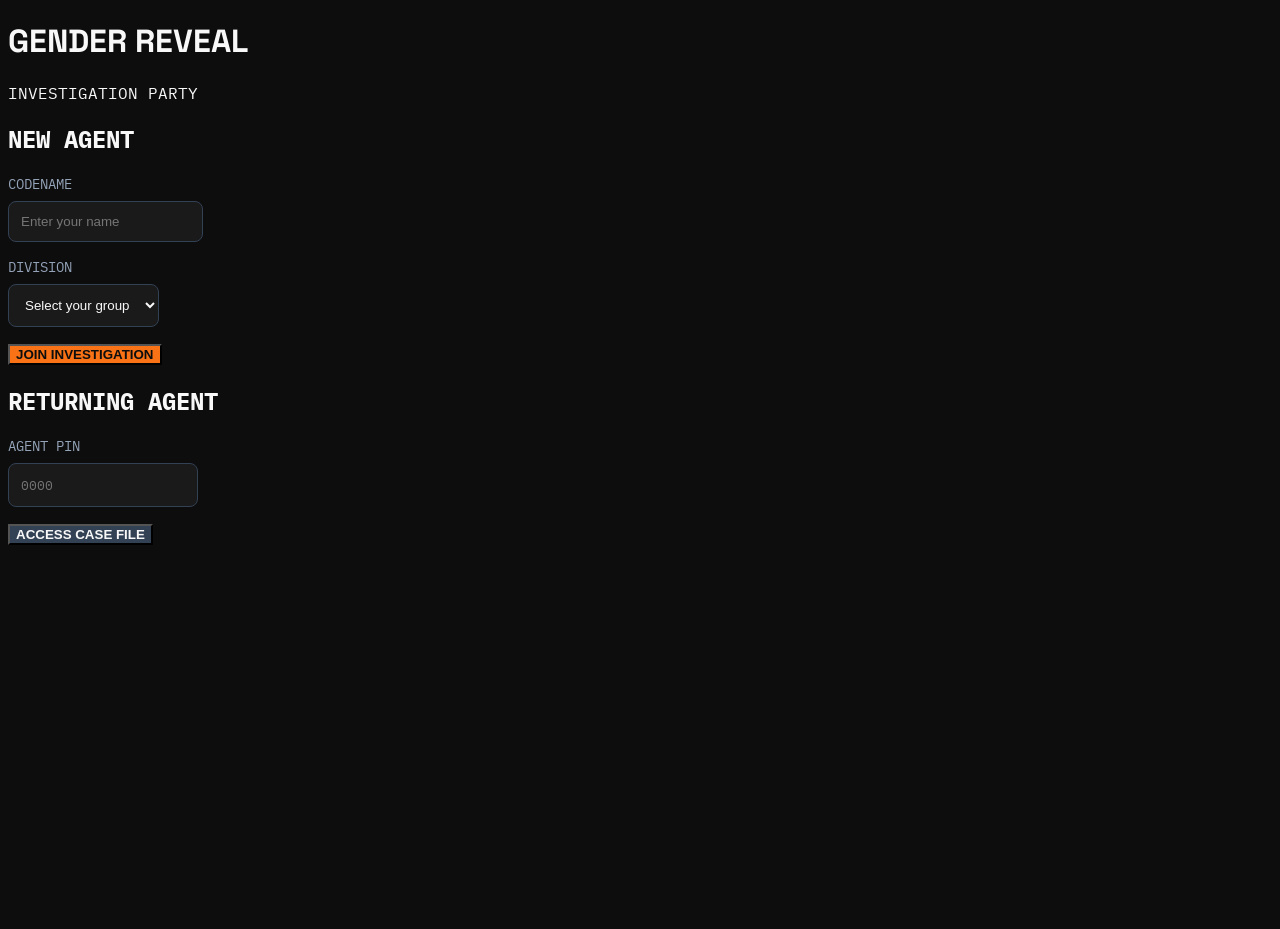
==== index.html @ fd68c381 "timing" ====
<!DOCTYPE html>
<html lang="zh-HK">
<head>
    <meta charset="UTF-8">
    <meta name="viewport" content="width=device-width, initial-scale=1.0">
    <title>Gender Reveal Party - Player</title>
    
    <!-- Fonts -->
    <link rel="preconnect" href="https://fonts.googleapis.com">
    <link rel="preconnect" href="https://fonts.gstatic.com" crossorigin>
    <link href="https://fonts.googleapis.com/css2?family=Space+Grotesk:wght@400;500;600;700&family=IBM+Plex+Mono:wght@400;500;600&display=swap" rel="stylesheet">
    
    <!-- Tailwind CSS -->
    <link rel="stylesheet" href="https://cdn.jsdelivr.net/npm/tailwindcss@2.2.19/dist/tailwind.min.css">
    
    <!-- Firebase -->
    <script src="https://cdn.jsdelivr.net/npm/firebase@10.8.0/firebase-app-compat.js"></script>
    <script src="https://cdn.jsdelivr.net/npm/firebase@10.8.0/firebase-database-compat.js"></script>
    
    <!-- Howler.js -->
    <script src="https://cdn.jsdelivr.net/npm/howler@2.2.4/dist/howler.min.js"></script>
    
    <!-- Canvas Confetti -->
    <script src="https://cdn.jsdelivr.net/npm/canvas-confetti@1.9.3/dist/confetti.browser.min.js"></script>
    
    <!-- QR Code -->
    <script src="https://cdnjs.cloudflare.com/ajax/libs/qrcodejs/1.0.0/qrcode.min.js"></script>
    
    <!-- Config -->
    <script src="config.js"></script>
    
    <style>
        * {
            box-sizing: border-box;
        }
        
        body {
            font-family: 'Space Grotesk', system-ui, sans-serif;
            background-color: #0d0d0d;
            color: #f8f8f8;
            min-height: 100vh;
        }
        
        .font-mono {
            font-family: 'IBM Plex Mono', monospace;
        }
        
        /* Custom scrollbar */
        ::-webkit-scrollbar {
            width: 8px;
        }
        
        ::-webkit-scrollbar-track {
            background: #1a1a1a;
        }
        
        ::-webkit-scrollbar-thumb {
            background: #334155;
            border-radius: 4px;
        }
        
        /* Evidence board styling */
        .evidence-board {
            background: linear-gradient(135deg, #1a1a1a 0%, #0d0d0d 100%);
            border: 1px solid #334155;
            position: relative;
        }
        
        .evidence-board::before {
            content: '';
            position: absolute;
            top: 0;
            left: 0;
            right: 0;
            bottom: 0;
            background-image: 
                linear-gradient(rgba(51, 65, 85, 0.1) 1px, transparent 1px),
                linear-gradient(90deg, rgba(51, 65, 85, 0.1) 1px, transparent 1px);
            background-size: 20px 20px;
            pointer-events: none;
        }
        
        /* Case file styling */
        .case-file {
            background: #fafaf9;
            color: #0d0d0d;
            border: 2px solid #334155;
            position: relative;
        }
        
        .case-file::before {
            content: 'CASE FILE';
            position: absolute;
            top: -10px;
            left: 10px;
            background: #334155;
            color: #f8f8f8;
            padding: 2px 8px;
            font-size: 10px;
            font-family: 'IBM Plex Mono', monospace;
            letter-spacing: 1px;
        }
        
        /* Classified stamp */
        .classified {
            position: relative;
            overflow: hidden;
        }
        
        .classified::after {
            content: 'CLASSIFIED';
            position: absolute;
            top: 50%;
            left: 50%;
            transform: translate(-50%, -50%) rotate(-15deg);
            font-size: 9px;
            font-weight: 700;
            color: rgba(220, 38, 38, 0.6);
            border: 1px solid rgba(220, 38, 38, 0.6);
            padding: 2px 4px;
            pointer-events: none;
            white-space: nowrap;
        }
        
        /* Evidence library clue images: keep them a reasonable, sharp size instead of stretching full-width */
        .clue-image {
            display: block;
            max-width: 100%;
            max-height: 220px;
            width: auto;
            margin: 0 auto;
            object-fit: contain;
            cursor: zoom-in;
            image-rendering: -webkit-optimize-contrast;
        }
        
        /* Square thumbnail used inside the 3x3 evidence grid */
        .clue-thumb {
            width: 100%;
            height: 100%;
            object-fit: cover;
            cursor: zoom-in;
        }
        
        /* Fullscreen lightbox to zoom evidence images in-page instead of opening a new tab */
        #image-lightbox {
            position: fixed;
            inset: 0;
            background: rgba(0, 0, 0, 0.9);
            display: flex;
            align-items: center;
            justify-content: center;
            z-index: 1100;
            cursor: zoom-out;
            padding: 24px;
            overflow-y: auto;
        }
        
        #image-lightbox.hidden {
            display: none;
        }
        
        #image-lightbox img {
            max-width: 100%;
            max-height: 100%;
            object-fit: contain;
            border-radius: 8px;
        }
        
        #image-lightbox-text {
            max-width: 480px;
            max-height: 80vh;
            overflow-y: auto;
            background: #1a1a1a;
            border: 1px solid #334155;
            border-radius: 8px;
            padding: 32px;
            font-size: 20px;
            line-height: 1.6;
            text-align: center;
            color: #f8f8f8;
            white-space: pre-line;
        }
        
        #image-lightbox-close {
            position: absolute;
            top: 16px;
            right: 16px;
            background: #334155;
            color: #f8f8f8;
            border: none;
            border-radius: 4px;
            width: 36px;
            height: 36px;
            font-size: 16px;
            cursor: pointer;
        }
        
        /* Persistent app-style top bar for reaching the Evidence Library from any phase */
        #evidence-nav-bar {
            position: sticky;
            top: 0;
            z-index: 40;
            margin: -1rem -1rem 1rem;
            padding: 0.75rem 1rem;
            background: rgba(13, 13, 13, 0.95);
            backdrop-filter: blur(6px);
            border-bottom: 1px solid #334155;
            display: flex;
            align-items: center;
            justify-content: space-between;
        }
        
        #evidence-nav-bar.hidden {
            display: none;
        }
        
        /* Evidence Library overlay - a true modal, independent of the phase screens underneath */
        #clue-library-screen {
            position: fixed;
            inset: 0;
            z-index: 1050;
        }
        
        #clue-library-screen.hidden {
            display: none;
        }
        
        .evidence-library-backdrop {
            position: absolute;
            inset: 0;
            background: rgba(0, 0, 0, 0.75);
        }
        
        .evidence-library-panel {
            position: relative;
            max-width: 480px;
            margin: 6vh auto 0;
            max-height: 88vh;
            overflow-y: auto;
            background: #0d0d0d;
            border: 1px solid #334155;
            border-radius: 12px;
            padding: 1.25rem;
        }
        
        /* Bingo cell */
        .bingo-cell {
            background: #1a1a1a;
            border: 1px solid #334155;
            transition: all 0.3s ease;
        }
        
        /* Quiz answer buttons: only apply the hover style for real mouse pointers -
           on touch devices, a tapped button's :hover can otherwise get "stuck"
           and reappear on the freshly-created button at the same position/index
           for the next question. */
        .quiz-option-btn {
            background: #1f2937;
        }
        
        @media (hover: hover) and (pointer: fine) {
            .quiz-option-btn:hover:not(:disabled) {
                background: #374151;
            }
        }
        
        /* Clearly mark which option the player actually tapped, distinct from the
           other (dimmed) options once an answer has been locked in */
        .quiz-option-btn.selected {
            background: #f97316;
            border-color: #f97316;
            color: #0d0d0d;
            font-weight: 700;
            opacity: 1;
        }
        
        .quiz-option-btn.selected .text-orange-500 {
            color: #0d0d0d;
        }
        
        /* Options appear one at a time when the host reveals them, instead of all at once */
        @keyframes quizOptionEnter {
            from { opacity: 0; transform: translateY(12px); }
            to { opacity: 1; transform: translateY(0); }
        }
        
        .quiz-option-btn.option-enter {
            opacity: 0;
            animation: quizOptionEnter 0.35s ease forwards;
        }
        
        .bingo-cell.highlight {
            border-color: #f97316;
            box-shadow: 0 0 10px rgba(249, 115, 22, 0.5);
            animation: pulse 1s infinite;
        }
        
        .bingo-cell.marked {
            background: #15803d;
            border-color: #4ade80;
            color: #f0fdf4;
            font-weight: 700;
            box-shadow: 0 0 0 1px rgba(74, 222, 128, 0.6), 0 0 12px rgba(34, 197, 94, 0.45);
            animation: none;
        }
        
        .bingo-cell.marked::after {
            content: '  \2713';
            color: #4ade80;
        }
        
        @keyframes pulse {
            0%, 100% { transform: scale(1); }
            50% { transform: scale(1.05); }
        }
        
        /* Loading state */
        .loading {
            display: flex;
            justify-content: center;
            align-items: center;
            min-height: 100vh;
        }
        
        .spinner {
            width: 40px;
            height: 40px;
            border: 3px solid #334155;
            border-top-color: #f97316;
            border-radius: 50%;
            animation: spin 1s linear infinite;
        }
        
        @keyframes spin {
            to { transform: rotate(360deg); }
        }
        
        /* Hidden class - must override .loading/.modal display:flex (Tailwind's .hidden loses to later-defined rules) */
        .hidden {
            display: none !important;
        }
        /* Case briefing (background story) styling */
        .story-heading {
            color: #fbbf24; /* amber-400 */
            letter-spacing: 0.08em;
            text-shadow: 0 0 24px rgba(251, 191, 36, 0.35);
        }
        
        .story-body {
            color: #e7e5e4; /* warm stone-200 */
            text-shadow: 0 1px 2px rgba(0, 0, 0, 0.5);
        }
        
        .story-card {
            background: linear-gradient(160deg, rgba(41, 37, 36, 0.55) 0%, rgba(28, 25, 23, 0.65) 100%);
            border: 1px solid #57534e;
            box-shadow: 0 10px 40px rgba(0, 0, 0, 0.45), inset 0 1px 0 rgba(255, 255, 255, 0.06);
        }
        
        .story-highlight {
            color: #fb923c; /* orange-400 */
            text-shadow: 0 0 18px rgba(251, 146, 60, 0.35);
        }
        
        
        /* Button styling */
        .btn-primary {
            background: #f97316;
            color: #0d0d0d;
            font-weight: 600;
            transition: all 0.2s ease;
        }
        
        .btn-primary:hover {
            background: #ea580c;
            transform: translateY(-2px);
        }
        
        .btn-secondary {
            background: #334155;
            color: #f8f8f8;
            font-weight: 600;
            transition: all 0.2s ease;
        }
        
        .btn-secondary:hover {
            background: #475569;
        }
        
        .btn {
            padding: 0.75rem 1.5rem;
            border-radius: 0.5rem;
            font-weight: 600;
            cursor: pointer;
            transition: all 0.2s ease;
            border: none;
        }
        
        /* Form styling */
        .form-group {
            margin-bottom: 1rem;
        }
        
        .form-group label {
            display: block;
            margin-bottom: 0.5rem;
            font-size: 0.875rem;
            color: #94a3b8;
        }
        
        /* Input styling */
        .input-dark {
            background: #1a1a1a;
            border: 1px solid #334155;
            color: #f8f8f8;
            padding: 0.75rem;
            border-radius: 0.5rem;
        }
        
        .input-dark:focus {
            outline: none;
            border-color: #f97316;
        }
        
        /* Phase transitions */
        .phase-transition {
            animation: fadeIn 0.5s ease;
        }
        
        @keyframes fadeIn {
            from { opacity: 0; transform: translateY(20px); }
            to { opacity: 1; transform: translateY(0); }
        }
        
        /* Countdown timer */
        .countdown-timer {
            font-size: 8rem;
            font-weight: 700;
            font-family: 'IBM Plex Mono', monospace;
            text-align: center;
        }

        .reveal-word-animation {
            animation: revealWordPop 0.55s cubic-bezier(0.22, 1.4, 0.36, 1) both;
        }

        @keyframes revealWordPop {
            0% { opacity: 0; transform: scale(0.35) translateY(18px); }
            70% { transform: scale(1.12) translateY(-2px); }
            100% { opacity: 1; transform: scale(1) translateY(0); }
        }

        .reveal-prediction-animation {
            animation: revealPredictionIn 0.6s ease-out both;
        }

        @keyframes revealPredictionIn {
            from { opacity: 0; transform: translateY(24px) scale(0.92); }
            to { opacity: 1; transform: translateY(0) scale(1); }
        }
    </style>
</head>
<body>
    <div id="app">
        <!-- Loading State -->
        <div id="loading" class="loading">
            <div class="spinner"></div>
        </div>
        
        <!-- Main Content -->
        <div id="main-content" class="hidden p-4">
            <!-- Onboarding Screen -->
            <div id="onboarding-screen" class="phase-transition">
                <div class="text-center mb-8">
                    <h1 class="text-3xl font-bold mb-2">GENDER REVEAL</h1>
                    <p class="text-gray-400 font-mono text-sm">INVESTIGATION PARTY</p>
                </div>
                
                <!-- New Player Registration -->
                <div id="new-player-form" class="mb-6">
                    <h2 class="text-xl font-bold mb-4 font-mono">NEW AGENT</h2>
                    <div class="form-group mb-4">
                        <label class="block text-sm text-gray-400 mb-2 font-mono">CODENAME</label>
                        <input type="text" id="player-name" class="input-dark w-full p-3 rounded-lg" placeholder="Enter your name">
                    </div>
                    <div class="form-group mb-4">
                        <label class="block text-sm text-gray-400 mb-2 font-mono">DIVISION</label>
                        <select id="player-group" class="input-dark w-full p-3 rounded-lg">
                            <option value="">Select your group</option>
                            <option value="group_ccbc">CCBC</option>
                            <option value="group_hiking">偽E真I行山團</option>
                            <option value="group_southdinner">南區食飯</option>
                            <option value="group_fridaydinner">FRIDAY DINNER</option>
                            <option value="group_boardgame">東區桌遊美食</option>
                            <option value="group_agewell">Uniting Agewell</option>
                            <option value="group_prayer">Praise and Pray</option>
                        </select>
                    </div>
                    <button id="register-btn" class="btn-primary w-full py-3 rounded-lg text-lg">JOIN INVESTIGATION</button>
                </div>
                
                <!-- Old Player Login -->
                <div id="old-player-form" class="mt-8 pt-8 border-t border-gray-700">
                    <h2 class="text-xl font-bold mb-4 font-mono">RETURNING AGENT</h2>
                    <div class="form-group mb-4">
                        <label class="block text-sm text-gray-400 mb-2 font-mono">AGENT PIN</label>
                        <input type="text" id="login-pin" class="input-dark w-full p-3 rounded-lg text-center text-2xl font-mono" placeholder="0000" maxlength="4">
                    </div>
                    <button id="login-btn" class="btn-secondary w-full py-3 rounded-lg">ACCESS CASE FILE</button>
                </div>
            </div>
            
            <!-- Persistent app-style top bar - Evidence Library is reachable from every phase, not just specific screens -->
            <div id="evidence-nav-bar" class="hidden">
                <span class="font-mono text-xs text-gray-400 tracking-widest">📁 CASE FILE</span>
                <button id="open-evidence-btn" class="btn-secondary px-4 py-2 rounded-lg text-sm">EVIDENCE LIBRARY</button>
            </div>
            
            <!-- Game Screens (hidden by default) -->
            <div id="game-screens" class="hidden">
                <!-- Waiting for Host (shown after registration while phase is still ONBOARDING) -->
                <div id="waiting-screen" class="hidden phase-transition">
                    <div class="evidence-board p-6 rounded-lg text-center">
                        <h2 class="text-xl font-bold mb-4 font-mono text-orange-500">REGISTRATION COMPLETE</h2>
                        <p class="text-lg mb-4">Welcome, Agent <span id="waiting-player-name" class="font-bold"></span>!</p>
                        <div class="bg-gray-800 p-4 rounded-lg mb-4">
                            <p class="text-sm text-gray-400 mb-1 font-mono">YOUR AGENT PIN</p>
                            <p id="waiting-player-pin" class="text-3xl font-mono font-bold text-orange-500 tracking-widest">0000</p>
                            <p class="text-xs text-gray-500 mt-2">Save this PIN to access your case file on other devices</p>
                        </div>
                        <p class="text-gray-400">⏳ Waiting for the investigation to begin...</p>
                    </div>
                </div>
                
                <!-- Background Story -->
                <div id="background-story-screen" class="hidden phase-transition">
                    <div class="evidence-board p-6 rounded-lg">
                        <h2 class="text-xl font-bold mb-4 font-mono story-heading">CASE BRIEFING</h2>
                        <p class="text-lg story-body leading-relaxed mb-4">
                            大家而家會化身成為一個偵探，參加呢個派對既目標就係去揭破一個驚天大秘密：『BB 既性別』。
                        </p>
                        <p class="text-lg story-body leading-relaxed mb-4">
                            係呢個過程入面，你將會受到不同既考驗，鬥智鬥力，最後到達決戰之地，帶住你認為係岩既答案，與共同答案既同伴連成一線，對抗另一隊自認為岩既隊伍。
                        </p>
                        <p class="text-xl font-bold story-highlight">
                            到底係男仔，定係女仔呢？一切一切就等你黎揭曉啦！！！！
                        </p>
                    </div>
                </div>
                
                <!-- Game 1 Rules -->
                <div id="game1-rules-screen" class="hidden phase-transition">
                    <div class="evidence-board p-6 rounded-lg">
                        <h2 class="text-xl font-bold mb-4 font-mono text-orange-500">PHASE 1: INTELIGENCE TEST</h2>
                        <div class="space-y-4">
                            <div class="p-4 bg-gray-800 rounded-lg">
                                <h3 class="font-bold mb-2">專屬考驗 (3題)</h3>
                                <p class="text-sm text-gray-400">根據你既 Friend Group，你會收到 3 題專屬題目</p>
                            </div>
                            <div class="p-4 bg-gray-800 rounded-lg">
                                <h3 class="font-bold mb-2">共同考驗 (5題)</h3>
                                <p class="text-sm text-gray-400">所有玩家回答相同題目，答得越快分數越高</p>
                            </div>
                            <div class="p-4 bg-gray-800 rounded-lg">
                                <h3 class="font-bold mb-2">獎勵</h3>
                                <p class="text-sm text-gray-400">排名越高，獲得既線索等級越高</p>
                            </div>
                        </div>
                    </div>
                </div>
                
                <!-- Game 1 Quiz -->
                <div id="game1-quiz-screen" class="hidden phase-transition">
                    <div class="mb-4">
                        <div class="flex justify-between items-center mb-2">
                            <span class="font-mono text-sm text-gray-400">SCORE</span>
                            <span id="quiz-score" class="font-mono text-xl text-orange-500">0</span>
                        </div>
                        <div class="progress-bar">
                            <div id="quiz-progress" class="progress-fill" style="width: 0%"></div>
                        </div>
                    </div>
                    
                    <div id="quiz-container" class="evidence-board p-6 rounded-lg">
                        <div id="quiz-question" class="text-xl font-bold mb-6">載入中...</div>
                        <div id="quiz-options" class="space-y-3">
                            <!-- Options will be loaded here -->
                        </div>
                        <div id="quiz-timer" class="mt-4 text-center font-mono text-2xl hidden">15</div>
                    </div>
                    
                    <!-- Waiting screen after finishing own group questions -->
                    <div id="group-quiz-waiting" class="evidence-board p-6 rounded-lg text-center hidden">
                        <div class="text-4xl mb-4">🕵️</div>
                        <div class="text-xl font-bold mb-2 font-mono text-orange-500">專屬題完成!</div>
                        <p class="text-gray-400 mb-6">你已完成所有專屬題目，表現出色。</p>
                        <div class="spinner mx-auto mb-4"></div>
                        <p class="text-gray-400">等待其他 agent 完成專屬題，全員完成後會一齊進入共同題...</p>
                    </div>
                </div>
                
                <!-- Game 1 Settlement -->
                <div id="game1-settle-screen" class="hidden phase-transition">
                    <div class="evidence-board p-6 rounded-lg text-center">
                        <h2 class="text-2xl font-bold mb-4 font-mono text-orange-500">INTELLIGENCE TEST COMPLETE</h2>
                        <div class="mb-6">
                            <div class="text-4xl font-bold mb-2" id="final-score">0</div>
                            <div class="text-sm text-gray-400">FINAL SCORE</div>
                        </div>
                        <div class="mb-6">
                            <div class="text-2xl font-bold mb-2" id="final-rank">-</div>
                            <div class="text-sm text-gray-400">YOUR RANK</div>
                        </div>
                        <div class="p-4 bg-gray-800 rounded-lg">
                            <div class="text-sm text-gray-400 mb-2">REWARD EARNED</div>
                            <div id="clue-reward" class="text-lg font-bold text-orange-500">-</div>
                        </div>
                    </div>
                </div>
                
                <!-- Game 2 Rules -->
                <div id="game2-rules-screen" class="hidden phase-transition">
                    <div class="evidence-board p-6 rounded-lg">
                        <h2 class="text-xl font-bold mb-4 font-mono text-orange-500">PHASE 2: EVIDENCE COLLECTION</h2>
                        <div class="space-y-4">
                            <div class="p-4 bg-gray-800 rounded-lg">
                                <h3 class="font-bold mb-2">BINGO BOARD</h3>
                                <p class="text-sm text-gray-400">你會獲得一個 3×3 既 Bingo Board，每格都係一句關於 BB 性別既傳說</p>
                            </div>
                            <div class="p-4 bg-gray-800 rounded-lg">
                                <h3 class="font-bold mb-2">遊戲規則</h3>
                                <p class="text-sm text-gray-400">主持人會抽取句子，如果你 Board 上有該句，可以手動標記。完成 2 條線就完成 Bingo！</p>
                            </div>
                            <div class="p-4 bg-gray-800 rounded-lg">
                                <h3 class="font-bold mb-2">獎勵</h3>
                                <p class="text-sm text-gray-400">最快完成 2 條線既 Top 10 玩家獲得最高等級線索</p>
                            </div>
                        </div>
                    </div>
                </div>
                
                <!-- Game 2 Bingo -->
                <div id="game2-bingo-screen" class="hidden phase-transition">
                    <div class="mb-4">
                        <div class="flex justify-between items-center">
                            <span class="font-mono text-sm text-gray-400">LINES COMPLETED</span>
                            <span id="bingo-lines" class="font-mono text-xl text-orange-500">0 / 2</span>
                        </div>
                    </div>
                    
                    <div id="bingo-board" class="grid grid-cols-3 gap-2 mb-4">
                        <!-- Bingo cells will be generated here -->
                    </div>
                    
                    <div id="current-bingo-phrase" class="evidence-board p-4 rounded-lg text-center mb-4">
                        <div class="text-sm text-gray-400 mb-2 font-mono">CURRENT PHRASE</div>
                        <div id="bingo-phrase-text" class="text-xl font-bold">-</div>
                    </div>
                </div>
                
                <!-- Game 2 Settlement -->
                <div id="game2-settle-screen" class="hidden phase-transition">
                    <div class="evidence-board p-6 rounded-lg text-center">
                        <h2 class="text-2xl font-bold mb-4 font-mono text-orange-500">EVIDENCE COLLECTION COMPLETE</h2>
                        <div class="mb-6">
                            <div class="text-4xl font-bold mb-2" id="bingo-final-lines">0</div>
                            <div class="text-sm text-gray-400">LINES COMPLETED</div>
                        </div>
                        <div class="p-4 bg-gray-800 rounded-lg">
                            <div class="text-sm text-gray-400 mb-2">REWARD EARNED</div>
                            <div id="bingo-clue-reward" class="text-lg font-bold text-orange-500">-</div>
                        </div>
                    </div>
                </div>
                
                <!-- Game 3 Rules -->
                <div id="game3-rules-screen" class="hidden phase-transition">
                    <div class="evidence-board p-6 rounded-lg">
                        <h2 class="text-xl font-bold mb-4 font-mono text-orange-500">PHASE 3: TEAM BATTLE</h2>
                        <div class="space-y-4">
                            <div class="p-4 bg-gray-800 rounded-lg">
                                <h3 class="font-bold mb-2">SWITCH BATTLE</h3>
                                <p class="text-sm text-gray-400">現場會進行 Switch 遊戲對決，分為 TEAM BOY 同 TEAM GIRL</p>
                            </div>
                            <div class="p-4 bg-gray-800 rounded-lg">
                                <h3 class="font-bold mb-2">選擇陣營</h3>
                                <p class="text-sm text-gray-400">選擇你支持既陣營，勝方全員獲得額外線索</p>
                            </div>
                        </div>
                    </div>
                </div>
                
                <!-- Game 3 Team Selection -->
                <div id="game3-team-screen" class="hidden phase-transition">
                    <div class="evidence-board p-6 rounded-lg text-center">
                        <h2 class="text-xl font-bold mb-6 font-mono text-orange-500">CHOOSE YOUR TEAM</h2>
                        <div class="grid grid-cols-2 gap-4">
                            <button id="team-boy-btn" class="bg-blue-600 hover:bg-blue-700 text-white p-6 rounded-lg text-xl font-bold transition-colors">
                                👦 TEAM BOY
                            </button>
                            <button id="team-girl-btn" class="bg-pink-600 hover:bg-pink-700 text-white p-6 rounded-lg text-xl font-bold transition-colors">
                                👧 TEAM GIRL
                            </button>
                        </div>
                        <div id="team-selection-display" class="mt-4 hidden">
                            <div class="text-sm text-gray-400">YOU SELECTED</div>
                            <div id="selected-team" class="text-2xl font-bold">-</div>
                        </div>
                    </div>
                </div>
                
                <!-- Final Choice -->
                <div id="final-choice-screen" class="hidden phase-transition">
                    <div class="evidence-board p-6 rounded-lg text-center">
                        <h2 class="text-xl font-bold mb-6 font-mono text-orange-500">FINAL PREDICTION</h2>
                        <p class="text-gray-400 mb-6">根據你所收集既線索，作出最終判斷</p>
                        
                        <div class="grid grid-cols-2 gap-4 mb-6">
                            <button id="predict-boy-btn" class="bg-blue-600 hover:bg-blue-700 text-white p-6 rounded-lg text-xl font-bold transition-colors">
                                👦 BOY
                            </button>
                            <button id="predict-girl-btn" class="bg-pink-600 hover:bg-pink-700 text-white p-6 rounded-lg text-xl font-bold transition-colors">
                                👧 GIRL
                            </button>
                        </div>
                        
                        <div id="prediction-display" class="hidden">
                            <div class="text-sm text-gray-400">YOUR PREDICTION</div>
                            <div id="final-prediction" class="text-2xl font-bold">-</div>
                            <div class="text-xs text-gray-500 mt-2">LOCKED - CANNOT BE CHANGED</div>
                        </div>
                    </div>
                </div>
                
                <!-- Grand Reveal -->
                <div id="grand-reveal-screen" class="hidden phase-transition">
                    <div class="text-center">
                        <div id="reveal-waiting" class="hidden">
                            <div class="text-2xl font-bold mb-2 font-mono text-orange-500">最終揭曉準備中</div>
                            <p class="text-gray-400 animate-pulse">等待主持人開始最終揭曉...</p>
                        </div>
                        <div id="reveal-countdown" class="countdown-timer text-orange-500 mb-8 hidden">5</div>
                        <div id="reveal-result" class="hidden">
                            <div id="reveal-word-1" class="text-4xl font-bold mb-4">IT'S</div>
                            <div id="reveal-word-2" class="text-4xl font-bold mb-4">A</div>
                            <div id="reveal-gender" class="text-6xl font-bold mb-6">-</div>
                            <div id="prediction-result" class="hidden p-4 bg-gray-800 rounded-lg">
                                <div class="text-sm text-gray-400 mb-2">YOUR PREDICTION</div>
                                <div id="prediction-correct" class="text-xl font-bold">-</div>
                            </div>
                        </div>
                    </div>
                </div>
            </div>
        </div>
    </div>
    
    <!-- Evidence Library overlay - opened from the persistent top bar, available in any phase -->
    <div id="clue-library-screen" class="hidden">
        <div class="evidence-library-backdrop" onclick="closeEvidenceLibrary()"></div>
        <div class="evidence-library-panel">
            <div class="flex justify-between items-center mb-4">
                <h2 class="text-xl font-bold font-mono">EVIDENCE LIBRARY</h2>
                <button id="close-clues-btn" class="text-sm text-gray-400">✕ CLOSE</button>
            </div>
            
            <div class="space-y-4">
                <div class="case-file p-4 rounded-lg">
                    <h3 class="font-bold mb-3 text-orange-500">LEVEL 1 EVIDENCE</h3>
                    <div id="level1-clues" class="grid grid-cols-3 gap-2">
                        <!-- Clues will be loaded here -->
                    </div>
                </div>
                
                <div class="case-file p-4 rounded-lg">
                    <h3 class="font-bold mb-3 text-amber-500">LEVEL 2 EVIDENCE</h3>
                    <div id="level2-clues" class="grid grid-cols-3 gap-2">
                        <!-- Clues will be loaded here -->
                    </div>
                </div>
                
                <div class="case-file p-4 rounded-lg">
                    <h3 class="font-bold mb-3 text-red-500">LEVEL 3 EVIDENCE</h3>
                    <div id="level3-clues" class="grid grid-cols-3 gap-2">
                        <!-- Clues will be loaded here -->
                    </div>
                </div>
            </div>
        </div>
    </div>
    
    <!-- Image lightbox for viewing evidence photos without leaving the page -->
    <div id="image-lightbox" class="hidden" onclick="closeImageLightbox()">
        <img id="image-lightbox-img" src="" alt="Clue">
        <div id="image-lightbox-text" class="hidden font-mono"></div>
        <button id="image-lightbox-close" onclick="closeImageLightbox(); event.stopPropagation();">✕</button>
    </div>
    
    <script>
        // Global database variable
        let database;
        
        // Firebase initialization with error handling
        try {
            if (!firebase.apps.length) {
                firebase.initializeApp(window.CONFIG.firebaseConfig);
            }
            database = firebase.database();
            console.log('Firebase initialized successfully');
        } catch (error) {
            console.error('Firebase initialization error:', error);
            alert('Firebase initialization failed. Please check your internet connection.');
        }
        
        // State
        let currentPlayer = null;
        let currentPlayerRef = null;
        let currentPhase = 'ONBOARDING';
        let gameState = {};
        let questions = {};
        let bingoPhrases = {};
        let clues = {};
        let groupQuizQuestions = [];
        let commonQuizQuestions = [];
        let questionsLoaded = false;
        let commonQuizTimerInterval = null;
        let lastCommonQuizView = '';
        let myCommonAnswer = null;
        let currentQuizIndex = 0;
        let bingoBoard = [];
        let markedCells = [];
        
        // DOM Elements
        const loadingEl = document.getElementById('loading');
        const mainContentEl = document.getElementById('main-content');
        const onboardingScreen = document.getElementById('onboarding-screen');
        const gameScreens = document.getElementById('game-screens');
        
        // Form elements
        const playerName = document.getElementById('player-name');
        const playerGroup = document.getElementById('player-group');
        const registerBtn = document.getElementById('register-btn');
        const loginPin = document.getElementById('login-pin');
        const loginBtn = document.getElementById('login-btn');
        
        // Quiz elements
        const quizScore = document.getElementById('quiz-score');
        const quizProgress = document.getElementById('quiz-progress');
        const quizContainer = document.getElementById('quiz-container');
        const quizQuestion = document.getElementById('quiz-question');
        const quizOptions = document.getElementById('quiz-options');
        const quizTimer = document.getElementById('quiz-timer');
        
        // Bingo elements
        const bingoBoardEl = document.getElementById('bingo-board');
        const bingoLines = document.getElementById('bingo-lines');
        const bingoPhraseText = document.getElementById('bingo-phrase-text');
        
        // Persistent top bar + clue library elements
        const evidenceNavBar = document.getElementById('evidence-nav-bar');
        const openEvidenceBtn = document.getElementById('open-evidence-btn');
        const clueLibraryScreen = document.getElementById('clue-library-screen');
        const closeCluesBtn = document.getElementById('close-clues-btn');
        
        // Team selection elements
        const teamBoyBtn = document.getElementById('team-boy-btn');
        const teamGirlBtn = document.getElementById('team-girl-btn');
        const teamSelectionDisplay = document.getElementById('team-selection-display');
        const selectedTeam = document.getElementById('selected-team');
        
        // Final choice elements
        const predictBoyBtn = document.getElementById('predict-boy-btn');
        const predictGirlBtn = document.getElementById('predict-girl-btn');
        const predictionDisplay = document.getElementById('prediction-display');
        const finalPrediction = document.getElementById('final-prediction');
        
        // Reveal elements
        const revealCountdown = document.getElementById('reveal-countdown');
        const revealResult = document.getElementById('reveal-result');
        const revealWord1 = document.getElementById('reveal-word-1');
        const revealWord2 = document.getElementById('reveal-word-2');
        const revealGender = document.getElementById('reveal-gender');
        const predictionResult = document.getElementById('prediction-result');
        const predictionCorrect = document.getElementById('prediction-correct');
        
        // Initialize
        function init() {
            // Check for existing player in localStorage
            const savedPlayer = localStorage.getItem(window.CONFIG.player.localStorageKey);
            if (savedPlayer) {
                try {
                    currentPlayer = JSON.parse(savedPlayer);
                    // Verify player still exists in Firebase
                    verifyPlayer();
                } catch (e) {
                    localStorage.removeItem(window.CONFIG.player.localStorageKey);
                    showOnboarding();
                }
            } else {
                showOnboarding();
            }
            
            // Setup Firebase listeners
            setupGameStateListener();
            setupQuestionsListener();
            setupBingoPhrasesListener();
            setupCluesListener();
            
            // Setup event listeners
            setupEventListeners();
        }
        
        function verifyPlayer() {
            if (currentPlayer && currentPlayer.id) {
                database.ref(`${window.CONFIG.dbPaths.players}/${currentPlayer.id}`).once('value', (snapshot) => {
                    if (snapshot.exists()) {
                        currentPlayer = { id: currentPlayer.id, ...snapshot.val() };
                        localStorage.setItem(window.CONFIG.player.localStorageKey, JSON.stringify(currentPlayer));
                        subscribeToCurrentPlayer();
                        showGameScreens();
                    } else {
                        localStorage.removeItem(window.CONFIG.player.localStorageKey);
                        showOnboarding();
                    }
                }, (error) => {
                    // Read failed (e.g. connection/rules) - let the player retry from the form
                    console.warn('Could not verify saved player:', error);
                    showOnboarding();
                });
            } else {
                showOnboarding();
            }
        }

        // Keep the device's player record current. Rewards are assigned by the
        // host after a game settles, so relying on the login-time snapshot left
        // the evidence library showing every clue as locked until a refresh.
        function subscribeToCurrentPlayer() {
            if (!currentPlayer || !currentPlayer.id) return;

            if (currentPlayerRef) {
                currentPlayerRef.off();
            }

            currentPlayerRef = database.ref(`${window.CONFIG.dbPaths.players}/${currentPlayer.id}`);
            currentPlayerRef.on('value', (snapshot) => {
                if (!snapshot.exists()) return;

                currentPlayer = { id: currentPlayer.id, ...snapshot.val() };
                try {
                    localStorage.setItem(window.CONFIG.player.localStorageKey, JSON.stringify(currentPlayer));
                } catch (error) {
                    console.warn('Could not update player session locally:', error);
                }

                // Host reward writes can arrive just after the phase change.
                // Refresh settlement screens and an open evidence library when
                // the player's unlocked_clues value is updated.
                if (currentPhase === 'GAME1_SETTLE') showGame1Settlement();
                if (currentPhase === 'GAME2_SETTLE') showGame2Settlement();
                if (!clueLibraryScreen.classList.contains('hidden')) updateClueLibrary();
            }, (error) => {
                console.warn('Player listener error:', error);
            });
        }
        
        function showOnboarding() {
            loadingEl.classList.add('hidden');
            mainContentEl.classList.remove('hidden');
            onboardingScreen.classList.remove('hidden');
            gameScreens.classList.add('hidden');
            evidenceNavBar.classList.add('hidden');
        }
        
        function showGameScreens() {
            loadingEl.classList.add('hidden');
            mainContentEl.classList.remove('hidden');
            onboardingScreen.classList.add('hidden');
            gameScreens.classList.remove('hidden');
            evidenceNavBar.classList.remove('hidden');
            updateGameScreen();
        }
        
        function closeEvidenceLibrary() {
            clueLibraryScreen.classList.add('hidden');
        }
        
        function showWaitingScreen() {
            document.getElementById('waiting-player-name').textContent = currentPlayer.name || '';
            document.getElementById('waiting-player-pin').textContent = window.GenderRevealUtils.formatPin(currentPlayer.pin || 0);
        }
        
        function setupGameStateListener() {
            database.ref(window.CONFIG.dbPaths.gameState).on('value', (snapshot) => {
                gameState = snapshot.val() || {
                    current_phase: 'ONBOARDING',
                    current_question_index: 0,
                    current_bingo_phrase: '',
                    drawn_bingo_phrases: []
                };
                currentPhase = gameState.current_phase || 'ONBOARDING';
                
                if (currentPlayer) {
                    updateGameScreen();
                }
            }, (error) => {
                console.warn('Game state listener error:', error);
            });
        }
        
        function setupQuestionsListener() {
            database.ref('questions').on('value', (snapshot) => {
                questions = snapshot.val() || { group_quiz: {}, common_quiz: {} };
                questionsLoaded = true;
                
                if (currentPlayer) {
                    loadGroupQuizQuestions();
                    loadCommonQuizQuestions();
                    // Re-render if questions arrived after the quiz screen was drawn
                    if (currentPhase === 'GAME1_QUIZ') {
                        loadQuiz();
                    }
                }
            }, (error) => {
                console.warn('Questions listener error:', error);
            });
        }
        
        function setupBingoPhrasesListener() {
            database.ref('bingo_phrases').on('value', (snapshot) => {
                bingoPhrases = snapshot.val() || {};
                
                if (currentPlayer && currentPhase === 'GAME2_BINGO') {
                    // A player who reached this screen before bingo_phrases had
                    // loaded (e.g. joining mid-game) would have an empty board -
                    // now that phrases are available, (re)generate it instead of
                    // just re-rendering the still-empty board.
                    if (!bingoBoard || bingoBoard.length === 0) {
                        initBingoBoard();
                    } else {
                        updateBingoDisplay();
                    }
                }
            }, (error) => {
                console.warn('Bingo phrases listener error:', error);
            });
        }
        
        function setupCluesListener() {
            database.ref('clues').on('value', (snapshot) => {
                clues = snapshot.val() || { level1: [], level2: [], level3: [] };
                
                if (currentPlayer) {
                    updateClueLibrary();
                }
            }, (error) => {
                console.warn('Clues listener error:', error);
            });
        }
        
        function loadGroupQuizQuestions() {
            if (currentPlayer && currentPlayer.group) {
                const groupQuestions = questions.group_quiz[currentPlayer.group] || {};
                groupQuizQuestions = Object.keys(groupQuestions).map(key => ({
                    id: key,
                    ...groupQuestions[key]
                }));
            }
        }
        
        function loadCommonQuizQuestions() {
            const commonQuestions = questions.common_quiz || {};
            commonQuizQuestions = Object.keys(commonQuestions).map(key => ({
                id: key,
                ...commonQuestions[key]
            }));
        }
        
        function updateGameScreen() {
            // Hide all game screens
            document.querySelectorAll('#game-screens > div').forEach(screen => {
                screen.classList.add('hidden');
            });
            
            // Show appropriate screen based on current phase
            switch(currentPhase) {
                case 'ONBOARDING':
                    if (currentPlayer) {
                        // Player already registered - show waiting screen instead of the registration form
                        document.getElementById('waiting-screen').classList.remove('hidden');
                        showWaitingScreen();
                    } else {
                        showOnboarding();
                    }
                    break;
                case 'BACKGROUND_STORY':
                    document.getElementById('background-story-screen').classList.remove('hidden');
                    break;
                case 'GAME1_RULES':
                    document.getElementById('game1-rules-screen').classList.remove('hidden');
                    break;
                case 'GAME1_QUIZ':
                    document.getElementById('game1-quiz-screen').classList.remove('hidden');
                    loadQuiz();
                    break;
                case 'GAME1_SETTLE':
                    document.getElementById('game1-settle-screen').classList.remove('hidden');
                    showGame1Settlement();
                    break;
                case 'GAME2_RULES':
                    document.getElementById('game2-rules-screen').classList.remove('hidden');
                    break;
                case 'GAME2_BINGO':
                    document.getElementById('game2-bingo-screen').classList.remove('hidden');
                    initBingoBoard();
                    break;
                case 'GAME2_SETTLE':
                    document.getElementById('game2-settle-screen').classList.remove('hidden');
                    showGame2Settlement();
                    break;
                case 'GAME3_RULES':
                    document.getElementById('game3-rules-screen').classList.remove('hidden');
                    break;
                case 'GAME3_TEAM_SELECT':
                    document.getElementById('game3-team-screen').classList.remove('hidden');
                    updateTeamSelection();
                    break;
                case 'FINAL_CHOICE':
                    document.getElementById('final-choice-screen').classList.remove('hidden');
                    updateFinalChoice();
                    break;
                case 'GRAND_REVEAL':
                    document.getElementById('grand-reveal-screen').classList.remove('hidden');
                    enterGrandRevealPhase();
                    break;
            }
        }
        
        function setupEventListeners() {
            // Registration
            registerBtn.addEventListener('click', registerPlayer);
            
            // Login
            loginBtn.addEventListener('click', loginPlayer);
            loginPin.addEventListener('keypress', (e) => {
                if (e.key === 'Enter') loginBtn.click();
            });
            
            // Quiz options will be dynamically added
            // Bingo cells will be dynamically added
            // Clue library - reachable at any time from the persistent top bar
            openEvidenceBtn.addEventListener('click', () => {
                clueLibraryScreen.classList.remove('hidden');
                updateClueLibrary();
            });
            closeCluesBtn.addEventListener('click', () => {
                clueLibraryScreen.classList.add('hidden');
            });
            
            // Team selection
            teamBoyBtn.addEventListener('click', () => selectTeam('BOY'));
            teamGirlBtn.addEventListener('click', () => selectTeam('GIRL'));
            
            // Final prediction
            predictBoyBtn.addEventListener('click', () => makePrediction('BOY'));
            predictGirlBtn.addEventListener('click', () => makePrediction('GIRL'));
        }
        
        function registerPlayer() {
            const name = playerName.value.trim();
            const group = playerGroup.value;
            
            if (!name || !group) {
                alert('Please enter your name and select your group');
                return;
            }
            
            // Prevent duplicate submissions - each extra click would create another player
            if (registerBtn.disabled) return;
            registerBtn.disabled = true;
            registerBtn.textContent = 'JOINING...';
            
            // Generate unique PIN
            generateUniquePIN().then(pin => {
                const playerData = {
                    pin: pin,
                    name: name,
                    group: group,
                    score: 0,
                    bingo_board: [],
                    marked_cells: [],
                    bingo_lines: 0,
                    bingo_completed_at: null,
                    team: '',
                    final_prediction: '',
                    unlocked_clues: []
                };
                
                // Save to Firebase
                const newPlayerRef = database.ref(window.CONFIG.dbPaths.players).push();
                playerData.id = newPlayerRef.key;
                
                // Move to the waiting screen IMMEDIATELY - RTDB applies the write
                // locally right away, so the UI must not wait for the server
                // acknowledgement (a slow/blocked connection would otherwise
                // freeze the form and let repeated clicks pile up players).
                currentPlayer = playerData;
                try {
                    localStorage.setItem(window.CONFIG.player.localStorageKey, JSON.stringify(currentPlayer));
                } catch (e) {
                    // Storage may be unavailable (privacy mode) - registration still succeeded
                    console.warn('Could not save player session locally:', e);
                }
                showGameScreens();

                // Surface real write failures (e.g. permission denied) afterwards
                const savePlayer = newPlayerRef.set(playerData);
                subscribeToCurrentPlayer();
                savePlayer.catch((error) => {
                    console.error('Saving player to Firebase failed:', error);
                    alert('Your registration could not be saved: ' + (error && error.message ? error.message : 'connection problem') + '. Please try again.');
                    // Roll back the local session so the player can retry
                    try { localStorage.removeItem(window.CONFIG.player.localStorageKey); } catch (e2) {}
                    if (currentPlayerRef) {
                        currentPlayerRef.off();
                        currentPlayerRef = null;
                    }
                    currentPlayer = null;
                    showOnboarding();
                });
            }).catch((error) => {
                console.error('Registration failed:', error);
                alert('Registration failed: ' + (error && error.message ? error.message : 'Please check your connection and try again.'));
            }).finally(() => {
                registerBtn.disabled = false;
                registerBtn.textContent = 'JOIN INVESTIGATION';
            });
        }
        
        function generateUniquePIN() {
            return new Promise((resolve) => {
                const checkPIN = (pin) => {
                    database.ref(window.CONFIG.dbPaths.players).orderByChild('pin').equalTo(pin).once('value', (snapshot) => {
                        if (snapshot.exists()) {
                            // PIN exists, generate new one
                            const newPin = window.GenderRevealUtils.randomPin();
                            checkPIN(newPin);
                        } else {
                            resolve(pin);
                        }
                    }, (error) => {
                        // Query failed (e.g. permission denied) - resolve best-effort so registration can still proceed
                        console.warn('PIN uniqueness check failed:', error);
                        resolve(pin);
                    });
                };
                
                const initialPin = window.GenderRevealUtils.randomPin();
                checkPIN(initialPin);
            });
        }
        
        function loginPlayer() {
            const pin = loginPin.value.trim();
            if (pin.length !== 4) {
                alert('Please enter a 4-digit PIN');
                return;
            }
            
            database.ref(window.CONFIG.dbPaths.players).orderByChild('pin').equalTo(pin).once('value', (snapshot) => {
                if (snapshot.exists()) {
                    const playerData = Object.entries(snapshot.val())[0];
                    currentPlayer = { id: playerData[0], ...playerData[1] };
                    localStorage.setItem(window.CONFIG.player.localStorageKey, JSON.stringify(currentPlayer));
                    subscribeToCurrentPlayer();
                    showGameScreens();
                } else {
                    alert('PIN not found. Please check and try again.');
                }
            }, (error) => {
                console.error('PIN lookup failed:', error);
                alert('Could not look up your PIN: ' + (error && error.message ? error.message : 'connection problem'));
            });
        }
        
        function loadQuiz() {
            if (!currentPlayer) return;
            
            // Derive the question arrays from the latest questions snapshot.
            // Must not rely on the questions listener timing - a freshly registered
            // player joined AFTER the listener's initial fire, so without this the
            // arrays would stay empty and the quiz would be stuck on "載入中...".
            loadGroupQuizQuestions();
            loadCommonQuizQuestions();
            
            quizScore.textContent = currentPlayer.score || 0;
            
            const stage = gameState.game1_stage || 'GROUP';
            
            if (stage !== 'COMMON') {
                // Leaving the common quiz - reset the host-controlled view state
                stopQuizTimer();
                lastCommonQuizView = '';
            }
            
            if (stage === 'GROUP') {
                // Self-paced: each player advances through their own group questions
                const groupIndex = currentPlayer.group_quiz_index || 0;
                
                // If this group has no questions in the database, don't block the whole party
                if (questionsLoaded && !currentPlayer.group_quiz_done && groupQuizQuestions.length === 0) {
                    console.warn('No group questions found for ' + currentPlayer.group + ' - auto-completing group quiz');
                    currentPlayer.group_quiz_done = true;
                    database.ref(`${window.CONFIG.dbPaths.players}/${currentPlayer.id}`).update({
                        group_quiz_done: true,
                        group_quiz_completed_at: firebase.database.ServerValue.TIMESTAMP
                    });
                }
                
                const total = groupQuizQuestions.length || window.CONFIG.game1.groupQuizCount;
                quizProgress.style.width = `${Math.min((groupIndex / total) * 100, 100)}%`;
                
                // Self-heal: if progress shows finished but the flag is missing, set it
                if (!currentPlayer.group_quiz_done && groupQuizQuestions.length > 0 && groupIndex >= groupQuizQuestions.length) {
                    currentPlayer.group_quiz_done = true;
                    database.ref(`${window.CONFIG.dbPaths.players}/${currentPlayer.id}`).update({
                        group_quiz_done: true,
                        group_quiz_completed_at: firebase.database.ServerValue.TIMESTAMP
                    });
                }
                
                if (currentPlayer.group_quiz_done || (groupQuizQuestions.length > 0 && groupIndex >= groupQuizQuestions.length)) {
                    // All own group questions answered - wait for the others
                    showGroupQuizWaiting(true);
                    return;
                }
                
                showGroupQuizWaiting(false);
                
                if (groupIndex < groupQuizQuestions.length) {
                    displayQuizQuestion(groupQuizQuestions[groupIndex], 'GROUP');
                } else {
                    // Questions not loaded yet
                    quizQuestion.textContent = '載入中...';
                    quizOptions.innerHTML = '';
                }
                return;
            }
            
            showGroupQuizWaiting(false);
            
            // COMMON stage - fully host-controlled, in sync with display.html:
            // reveal stage 0 = question only, 1 = answers + countdown, 2 = reveal correct answer
            const questionIndex = gameState.current_question_index || 0;
            const revealStage = gameState.common_reveal_stage || 0;
            const totalQuestions = window.CONFIG.game1.commonQuizCount;
            quizProgress.style.width = `${((questionIndex + 1) / totalQuestions) * 100}%`;
            
            if (questionIndex >= commonQuizQuestions.length) {
                stopQuizTimer();
                lastCommonQuizView = '';
                quizQuestion.textContent = 'Waiting for next question...';
                quizOptions.innerHTML = '';
                return;
            }
            
            const question = commonQuizQuestions[questionIndex];
            const viewKey = questionIndex + ':' + revealStage;
            const viewChanged = viewKey !== lastCommonQuizView;
            
            if (revealStage === 0) {
                // Host is showing the question only - options not revealed yet
                if (viewChanged) {
                    myCommonAnswer = null;
                    quizQuestion.textContent = question.q;
                    quizOptions.innerHTML = '<p class="text-center text-gray-400 py-4">等緊主持人公佈選項...</p>';
                    stopQuizTimer();
                }
            } else if (revealStage === 1) {
                // Countdown is running - options revealed, players may answer now
                if (viewChanged) {
                    displayQuizQuestion(question, 'COMMON');
                    startQuizTimer();
                }
            } else {
                // Host revealed the correct answer
                if (viewChanged) {
                    stopQuizTimer();
                    renderQuizResult(question);
                }
            }
            
            lastCommonQuizView = viewKey;
        }
        
        function showGroupQuizWaiting(show) {
            document.getElementById('group-quiz-waiting').classList.toggle('hidden', !show);
            document.getElementById('quiz-container').classList.toggle('hidden', show);
        }
        
        function displayQuizQuestion(question, stage) {
            quizQuestion.textContent = question.q;
            quizOptions.innerHTML = '';
            
            // Synced with the host's chosen speed (game_state.option_reveal_step_ms) so
            // display.html and every player's phone stagger the options identically
            const revealStepMs = gameState.option_reveal_step_ms || window.CONFIG.game1.optionRevealStepMs;
            
            const labels = ['A', 'B', 'C', 'D'];
            question.options.forEach((option, index) => {
                const btn = document.createElement('button');
                btn.className = 'quiz-option-btn option-enter w-full p-4 rounded-lg text-left transition-colors';
                btn.style.animationDelay = `${index * revealStepMs}ms`;
                btn.innerHTML = `<span class="font-mono text-orange-500 mr-2">${labels[index]}.</span> ${window.GenderRevealUtils.escapeHtml(option)}`;
                btn.addEventListener('click', (e) => submitAnswer(question, index, stage, e.currentTarget));
                quizOptions.appendChild(btn);
            });
        }
        
        function submitAnswer(question, answerIndex, stage, selectedBtn) {
            if (!currentPlayer) return;
            
            // Common quiz answers are only accepted while the host's countdown is running
            if (stage === 'COMMON' && (gameState.common_reveal_stage || 0) !== 1) {
                return;
            }
            
            let points = 0;
            if (answerIndex === question.answer) {
                if (stage === 'GROUP') {
                    points = window.CONFIG.game1.groupQuizScore;
                } else {
                    // Calculate speed bonus for common quiz
                    const remainingTime = parseInt(quizTimer.textContent) || 0;
                    points = window.GenderRevealUtils.calculateCommonQuizScore(remainingTime);
                }
            }
            
            // Update player score
            const newScore = (currentPlayer.score || 0) + points;
            
            if (stage === 'COMMON') {
                myCommonAnswer = answerIndex;
            }
            
            // Disable options - the tapped one gets a distinct "selected" look,
            // the rest just dim so the player can see what they picked
            quizOptions.querySelectorAll('button').forEach(btn => {
                btn.disabled = true;
                if (btn === selectedBtn) {
                    btn.classList.add('selected');
                } else {
                    btn.classList.add('opacity-50');
                }
            });
            
            // Drop focus so a tapped button doesn't keep a lingering focus/hover
            // ring that would otherwise carry over to the next question's options
            if (document.activeElement && document.activeElement.blur) {
                document.activeElement.blur();
            }
            
            quizScore.textContent = newScore;
            
            if (stage === 'GROUP') {
                // Self-paced: advance this player's own progress atomically with the score
                const newIndex = (currentPlayer.group_quiz_index || 0) + 1;
                const updates = {
                    score: newScore,
                    group_quiz_index: newIndex
                };
                
                currentPlayer.score = newScore;
                currentPlayer.group_quiz_index = newIndex;
                
                if (groupQuizQuestions.length > 0 && newIndex >= groupQuizQuestions.length) {
                    updates.group_quiz_done = true;
                    updates.group_quiz_completed_at = firebase.database.ServerValue.TIMESTAMP;
                    currentPlayer.group_quiz_done = true;
                }
                
                // The UI above already reflects the score optimistically - if this write
                // is ever rejected (e.g. Firebase rules/connection issue) that optimism is
                // wrong, so surface it instead of silently leaving a score that was never saved.
                database.ref(`${window.CONFIG.dbPaths.players}/${currentPlayer.id}`).update(updates)
                    .catch((error) => {
                        console.error('Failed to save group quiz score:', error);
                        alert('未能儲存你既分數，請檢查網絡連線: ' + (error && error.message ? error.message : 'unknown error'));
                    });
                
                // Brief pause so the player sees the disabled options, then next question / waiting screen
                setTimeout(() => loadQuiz(), 600);
            } else {
                database.ref(`${window.CONFIG.dbPaths.players}/${currentPlayer.id}/score`).set(newScore)
                    .catch((error) => {
                        console.error('Failed to save common quiz score:', error);
                        alert('未能儲存你既分數，請檢查網絡連線: ' + (error && error.message ? error.message : 'unknown error'));
                    });
                currentPlayer.score = newScore;
            }
        }
        
        function startQuizTimer() {
            stopQuizTimer();
            quizTimer.classList.remove('hidden');
            
            // Sync with the host: count down from when the host started the countdown,
            // so reloads / late joiners see the correct remaining time
            const startedAt = gameState.countdown_started_at || Date.now();
            const duration = window.CONFIG.game1.commonQuizTimeout;
            
            const tick = () => {
                const elapsed = (Date.now() - startedAt) / 1000;
                const remaining = Math.max(0, Math.ceil(duration - elapsed));
                quizTimer.textContent = remaining;
                
                if (remaining <= 0) {
                    stopQuizTimer();
                    // Time is up - lock options until the host reveals the answer
                    lockQuizOptions(true);
                }
            };
            
            tick();
            commonQuizTimerInterval = setInterval(tick, 250);
        }
        
        function stopQuizTimer() {
            if (commonQuizTimerInterval) {
                clearInterval(commonQuizTimerInterval);
                commonQuizTimerInterval = null;
            }
            quizTimer.classList.add('hidden');
        }
        
        function lockQuizOptions(disabled) {
            quizOptions.querySelectorAll('button').forEach(btn => {
                btn.disabled = disabled;
                if (disabled) {
                    btn.classList.add('opacity-50');
                } else {
                    btn.classList.remove('opacity-50');
                }
            });
        }
        
        function renderQuizResult(question) {
            quizTimer.classList.add('hidden');
            quizQuestion.textContent = question.q;
            quizOptions.innerHTML = '';
            
            const labels = ['A', 'B', 'C', 'D'];
            question.options.forEach((option, index) => {
                const btn = document.createElement('button');
                btn.className = 'w-full p-4 bg-gray-800 rounded-lg text-left transition-colors';
                btn.disabled = true;
                
                let suffix = '';
                if (index === question.answer) {
                    suffix = ' ✓';
                    btn.classList.add('bg-green-800', 'ring-2', 'ring-green-500');
                } else if (index === myCommonAnswer) {
                    btn.classList.add('bg-red-800');
                }
                btn.innerHTML = `<span class="font-mono text-orange-500 mr-2">${labels[index]}.</span> ${window.GenderRevealUtils.escapeHtml(option)}${suffix}`;
                quizOptions.appendChild(btn);
            });
            
            if (myCommonAnswer === null) {
                quizQuestion.textContent = question.q + '（時間到，未作答）';
            } else if (myCommonAnswer === question.answer) {
                quizQuestion.textContent = question.q + ' — 答啱！';
            }
        }
        
        function showGame1Settlement() {
            if (!currentPlayer) return;
            
            // Show the cached value immediately, then reconcile with a fresh
            // read below - the cached currentPlayer can go stale if the phone's
            // browser tab was reloaded/backgrounded mid-quiz.
            document.getElementById('final-score').textContent = currentPlayer.score || 0;
            document.getElementById('final-rank').textContent = 'Calculating...';
            renderFinalScoreAndRank();
            
            renderClueRewardDisplay('clue-reward');
        }
        
        // Score and rank aren't reliably available from the cached currentPlayer
        // (its local copy can go stale), and rank isn't stored per-player at all -
        // fetch every player fresh from Firebase and derive both from that.
        function renderFinalScoreAndRank() {
            if (!currentPlayer || !currentPlayer.id) return;
            
            database.ref(window.CONFIG.dbPaths.players).once('value', (snapshot) => {
                const allPlayers = snapshot.val() || {};
                const ranked = Object.keys(allPlayers)
                    .map(id => ({ id, score: allPlayers[id].score || 0 }))
                    .sort((a, b) => b.score - a.score);
                const position = ranked.findIndex(p => p.id === currentPlayer.id);
                
                if (position >= 0) {
                    currentPlayer.score = ranked[position].score;
                    document.getElementById('final-score').textContent = ranked[position].score;
                }
                
                const rankEl = document.getElementById('final-rank');
                rankEl.textContent = position >= 0 ? `#${position + 1} / ${ranked.length}` : '-';
            }, (error) => {
                console.warn('Could not calculate final score/rank:', error);
                document.getElementById('final-rank').textContent = '-';
            });
        }
        
        // Fetch the player's latest unlocked clues from Firebase and show how many
        // of each level they have earned (clues are distributed by the host on settlement)
        function renderClueRewardDisplay(elementId) {
            const el = document.getElementById(elementId);
            if (!el || !currentPlayer || !currentPlayer.id) return;
            
            database.ref(`${window.CONFIG.dbPaths.players}/${currentPlayer.id}/unlocked_clues`).once('value', (snapshot) => {
                const clues = snapshot.val() || [];
                if (!Array.isArray(clues) || clues.length === 0) {
                    el.textContent = 'No clues earned';
                    return;
                }
                const count = (lv) => clues.filter(c => typeof c === 'string' && c.startsWith(lv)).length;
                el.textContent = `Lv1 × ${count('level1')}   Lv2 × ${count('level2')}   Lv3 × ${count('level3')}`;
            });
        }
        
        function initBingoBoard() {
            if (!currentPlayer) return;
            
            // Use an already-generated in-memory board first. This is essential:
            // initBingoBoard runs on EVERY gameState update (including each phrase
            // the host draws), so we must NOT regenerate a fresh random board here.
            if (bingoBoard && bingoBoard.length > 0) {
                updateBingoDisplay();
                return;
            }
            
            // Restore a previously saved board from the player's Firebase data
            if (currentPlayer.bingo_board && currentPlayer.bingo_board.length > 0) {
                bingoBoard = currentPlayer.bingo_board;
                markedCells = currentPlayer.marked_cells || [];
            } else {
                generateBingoBoard();
            }
            
            updateBingoDisplay();
        }
        
        function generateBingoBoard() {
            const phraseKeys = Object.keys(bingoPhrases);
            
            // bingo_phrases may not have loaded yet (e.g. a player joining mid-game
            // reaches this screen before the listener's data arrives) - bail out
            // without saving an empty board. setupBingoPhrasesListener will retry
            // generation once the phrases actually arrive.
            if (phraseKeys.length === 0) return;
            
            const shuffled = phraseKeys.sort(() => Math.random() - 0.5);
            const selectedKeys = shuffled.slice(0, 9);
            
            bingoBoard = selectedKeys.map(key => bingoPhrases[key]);
            markedCells = [];
            
            // Keep the in-memory currentPlayer in sync with the generated board so
            // later initBingoBoard calls (e.g. on each phrase draw) do not generate
            // a fresh random board and wipe the player's progress.
            currentPlayer.bingo_board = bingoBoard;
            currentPlayer.marked_cells = markedCells;
            
            // Save to Firebase
            database.ref(`${window.CONFIG.dbPaths.players}/${currentPlayer.id}`).update({
                bingo_board: bingoBoard,
                marked_cells: markedCells
            });
            
            renderBingoBoard();
        }
        
        function renderBingoBoard() {
            bingoBoardEl.innerHTML = '';
            
            // Every phrase the host has drawn so far stays highlighted (while unmarked) -
            // not just the single latest draw - so players can still see everything they're
            // eligible to mark after the host moves on to the next phrase.
            const drawnPhrases = Object.values(gameState.drawn_bingo_phrases || {}).map(entry => entry.phrase);
            
            bingoBoard.forEach((phrase, index) => {
                const cell = document.createElement('div');
                cell.className = 'bingo-cell p-3 rounded-lg text-center text-sm font-medium cursor-pointer';
                cell.textContent = phrase;
                cell.dataset.index = index;
                
                if (markedCells.includes(index)) {
                    cell.classList.add('marked');
                } else if (drawnPhrases.includes(phrase)) {
                    cell.classList.add('highlight');
                }
                
                cell.addEventListener('click', () => markBingoCell(index));
                bingoBoardEl.appendChild(cell);
            });
            
            updateBingoLines();
        }
        
        function updateBingoDisplay() {
            bingoPhraseText.textContent = gameState.current_bingo_phrase || '-';
            renderBingoBoard();
        }
        
        function markBingoCell(index) {
            if (!currentPlayer) return;
            
            const phrase = bingoBoard[index];
            const drawnPhrases = Object.values(gameState.drawn_bingo_phrases || {}).map(entry => entry.phrase);
            
            // Only allow marking if phrase has been drawn
            if (!drawnPhrases.includes(phrase)) {
                alert('This phrase has not been drawn yet!');
                return;
            }
            
            if (markedCells.includes(index)) {
                // Unmark
                markedCells = markedCells.filter(i => i !== index);
            } else {
                // Mark
                markedCells.push(index);
            }
            
            // Update Firebase
            currentPlayer.marked_cells = markedCells;
            database.ref(`${window.CONFIG.dbPaths.players}/${currentPlayer.id}/marked_cells`).set(markedCells);
            
            renderBingoBoard();
            checkBingoCompletion();
        }
        
        function updateBingoLines() {
            const lines = window.GenderRevealUtils.calculateBingoLines(markedCells);
            bingoLines.textContent = `${lines} / 2`;
            
            // Update player data
            database.ref(`${window.CONFIG.dbPaths.players}/${currentPlayer.id}/bingo_lines`).set(lines);
        }
        
        function checkBingoCompletion() {
            const lines = window.GenderRevealUtils.calculateBingoLines(markedCells);
            
            if (lines >= 2 && !currentPlayer.bingo_completed_at) {
                // Player completed bingo
                database.ref(`${window.CONFIG.dbPaths.players}/${currentPlayer.id}/bingo_completed_at`).set(firebase.database.ServerValue.TIMESTAMP);
                currentPlayer.bingo_completed_at = Date.now();
            }
        }
        
        function showGame2Settlement() {
            if (!currentPlayer) return;
            
            const lines = currentPlayer.bingo_lines || 0;
            document.getElementById('bingo-final-lines').textContent = lines;
            
            renderClueRewardDisplay('bingo-clue-reward');
        }
        
        function updateTeamSelection() {
            if (!currentPlayer) return;
            
            if (currentPlayer.team) {
                teamSelectionDisplay.classList.remove('hidden');
                selectedTeam.textContent = currentPlayer.team === 'BOY' ? '👦 TEAM BOY' : '👧 TEAM GIRL';
                teamBoyBtn.disabled = true;
                teamGirlBtn.disabled = true;
            } else {
                teamSelectionDisplay.classList.add('hidden');
                teamBoyBtn.disabled = false;
                teamGirlBtn.disabled = false;
            }
        }
        
        function selectTeam(team) {
            if (!currentPlayer) return;
            
            database.ref(`${window.CONFIG.dbPaths.players}/${currentPlayer.id}/team`).set(team);
            currentPlayer.team = team;
            updateTeamSelection();
        }
        
        function updateFinalChoice() {
            if (!currentPlayer) return;
            
            if (currentPlayer.final_prediction) {
                predictionDisplay.classList.remove('hidden');
                finalPrediction.textContent = currentPlayer.final_prediction === 'BOY' ? '👦 BOY' : '👧 GIRL';
                predictBoyBtn.disabled = true;
                predictGirlBtn.disabled = true;
            } else {
                predictionDisplay.classList.add('hidden');
                predictBoyBtn.disabled = false;
                predictGirlBtn.disabled = false;
            }
        }
        
        function makePrediction(prediction) {
            if (!currentPlayer) return;
            
            if (!confirm(`Are you sure you want to predict ${prediction}? This cannot be changed.`)) {
                return;
            }
            
            database.ref(`${window.CONFIG.dbPaths.players}/${currentPlayer.id}/final_prediction`).set(prediction);
            currentPlayer.final_prediction = prediction;
            updateFinalChoice();
        }
        
        function updateClueLibrary() {
            if (!currentPlayer) return;
            
            const unlockedClues = currentPlayer.unlocked_clues || [];
            
            ['level1', 'level2', 'level3'].forEach(level => {
                const container = document.getElementById(`${level}-clues`);
                container.innerHTML = '';
                
                const levelClues = clues[level] || [];
                
                levelClues.forEach((clue, index) => {
                    const clueId = `${level}_${index + 1}`;
                    const isUnlocked = unlockedClues.includes(clueId);
                    
                    const div = document.createElement('div');
                    div.className = `aspect-square rounded overflow-hidden flex items-center justify-center text-center p-2 ${isUnlocked ? 'bg-gray-700 text-gray-100' : 'bg-gray-800 text-gray-400 classified'}`;
                    
                    if (isUnlocked) {
                        const isImage = clue.startsWith('http');
                        if (isImage) {
                            const img = document.createElement('img');
                            img.src = clue;
                            img.alt = 'Clue';
                            img.className = 'clue-thumb';
                            img.addEventListener('click', () => openImageLightbox(clue));
                            div.appendChild(img);
                        } else {
                            const span = document.createElement('span');
                            span.className = 'text-xs leading-snug break-words whitespace-pre-line cursor-zoom-in';
                            span.textContent = clue;
                            span.addEventListener('click', () => openTextLightbox(clue));
                            div.appendChild(span);
                        }
                    } else {
                        div.innerHTML = `<span class="font-mono text-xs tracking-widest">LOCKED</span>`;
                    }
                    
                    container.appendChild(div);
                });
            });
        }
        
        function openImageLightbox(src) {
            document.getElementById('image-lightbox-text').classList.add('hidden');
            const img = document.getElementById('image-lightbox-img');
            img.src = src;
            img.classList.remove('hidden');
            document.getElementById('image-lightbox').classList.remove('hidden');
        }
        
        function openTextLightbox(text) {
            document.getElementById('image-lightbox-img').classList.add('hidden');
            const textEl = document.getElementById('image-lightbox-text');
            textEl.textContent = text;
            textEl.classList.remove('hidden');
            document.getElementById('image-lightbox').classList.remove('hidden');
        }
        
        function closeImageLightbox() {
            document.getElementById('image-lightbox').classList.add('hidden');
            document.getElementById('image-lightbox-img').src = '';
            document.getElementById('image-lightbox-text').textContent = '';
        }
        
        // Only the host's explicit START GRAND REVEAL press (reveal_triggered_at) should
        // start the countdown - simply entering this phase must show a waiting state instead.
        let lastHandledRevealTrigger = null;
        let revealCountdownTimer = null;
        let revealSequenceTimers = [];

        function clearRevealSequenceTimers() {
            revealSequenceTimers.forEach(timer => clearTimeout(timer));
            revealSequenceTimers = [];
        }
        
        function enterGrandRevealPhase() {
            const revealWaiting = document.getElementById('reveal-waiting');
            
            if (!gameState.reveal_triggered_at) {
                lastHandledRevealTrigger = null;
                if (revealCountdownTimer) {
                    clearInterval(revealCountdownTimer);
                    revealCountdownTimer = null;
                }
                clearRevealSequenceTimers();
                revealCountdown.classList.add('hidden');
                revealResult.classList.add('hidden');
                revealWaiting.classList.remove('hidden');
                return;
            }
            
            if (lastHandledRevealTrigger === gameState.reveal_triggered_at) return;
            lastHandledRevealTrigger = gameState.reveal_triggered_at;
            
            revealWaiting.classList.add('hidden');
            startRevealCountdown();
        }
        
        function startRevealCountdown() {
            clearRevealSequenceTimers();
            revealResult.classList.add('hidden');
            revealWord1.classList.add('hidden');
            revealWord2.classList.add('hidden');
            revealGender.classList.add('hidden');
            predictionResult.classList.add('hidden');
            revealWord1.classList.remove('reveal-word-animation');
            revealWord2.classList.remove('reveal-word-animation');
            revealGender.classList.remove('reveal-word-animation');
            predictionResult.classList.remove('reveal-prediction-animation');
            revealCountdown.classList.remove('hidden');
            
            // Anchor to the host's trigger timestamp (not a fresh local 5) so every
            // phone counts down in sync, even one that loads a moment later
            const startedAt = gameState.reveal_triggered_at || Date.now();
            const duration = window.CONFIG.reveal.countdownSeconds;
            
            const tick = () => {
                const elapsed = (Date.now() - startedAt) / 1000;
                const remaining = Math.max(0, Math.ceil(duration - elapsed));
                revealCountdown.textContent = remaining;
                
                if (remaining <= 0) {
                    clearInterval(revealCountdownTimer);
                    revealCountdownTimer = null;
                    revealCountdown.classList.add('hidden');
                    showRevealResult();
                }
            };
            
            if (revealCountdownTimer) clearInterval(revealCountdownTimer);
            tick();
            revealCountdownTimer = setInterval(tick, 250);
        }
        
        function showRevealResult() {
            database.ref(window.CONFIG.dbPaths.secretGender).once('value', (snapshot) => {
                const secretGender = snapshot.val();
                
                revealGender.textContent = secretGender === 'BOY' ? '👦 BOY!' : '👧 GIRL!';
                revealGender.className = `text-6xl font-bold mb-6 ${secretGender === 'BOY' ? 'text-blue-500' : 'text-pink-500'}`;
                revealGender.classList.add('hidden');
                predictionResult.classList.add('hidden');

                clearRevealSequenceTimers();
                revealSequenceTimers = [
                    setTimeout(() => {
                        revealResult.classList.remove('hidden');
                        revealWord1.classList.remove('hidden');
                        revealWord1.classList.add('reveal-word-animation');
                    }, 800),
                    setTimeout(() => {
                        revealWord2.classList.remove('hidden');
                        revealWord2.classList.add('reveal-word-animation');
                    }, 1400),
                    setTimeout(() => {
                        revealGender.classList.remove('hidden');
                        revealGender.classList.add('reveal-word-animation');
                    }, 2050),
                    setTimeout(() => {
                        predictionResult.classList.remove('hidden');
                        predictionResult.classList.add('reveal-prediction-animation');

                        if (typeof confetti === 'function') {
                            confetti({
                                particleCount: 150,
                                spread: 70,
                                origin: { y: 0.6 },
                                colors: secretGender === 'BOY' ? ['#3b82f6', '#60a5fa', '#93c5fd'] : ['#ec4899', '#f472b6', '#f9a8d4']
                            });
                        }
                    }, 2850)
                ];
                
                // Check if prediction was correct
                if (currentPlayer && currentPlayer.final_prediction) {
                    const correct = currentPlayer.final_prediction === secretGender;
                    predictionCorrect.textContent = correct ? '✅ CORRECT!' : '❌ INCORRECT';
                    predictionCorrect.className = `text-xl font-bold ${correct ? 'text-green-500' : 'text-red-500'}`;
                } else {
                    predictionCorrect.textContent = 'NO PREDICTION MADE';
                    predictionCorrect.className = 'text-xl font-bold text-gray-400';
                }
                
            });
        }
        
        // Start initialization when DOM is ready
        if (document.readyState === 'loading') {
            document.addEventListener('DOMContentLoaded', init);
        } else {
            init();
        }
    </script>
</body>
</html>
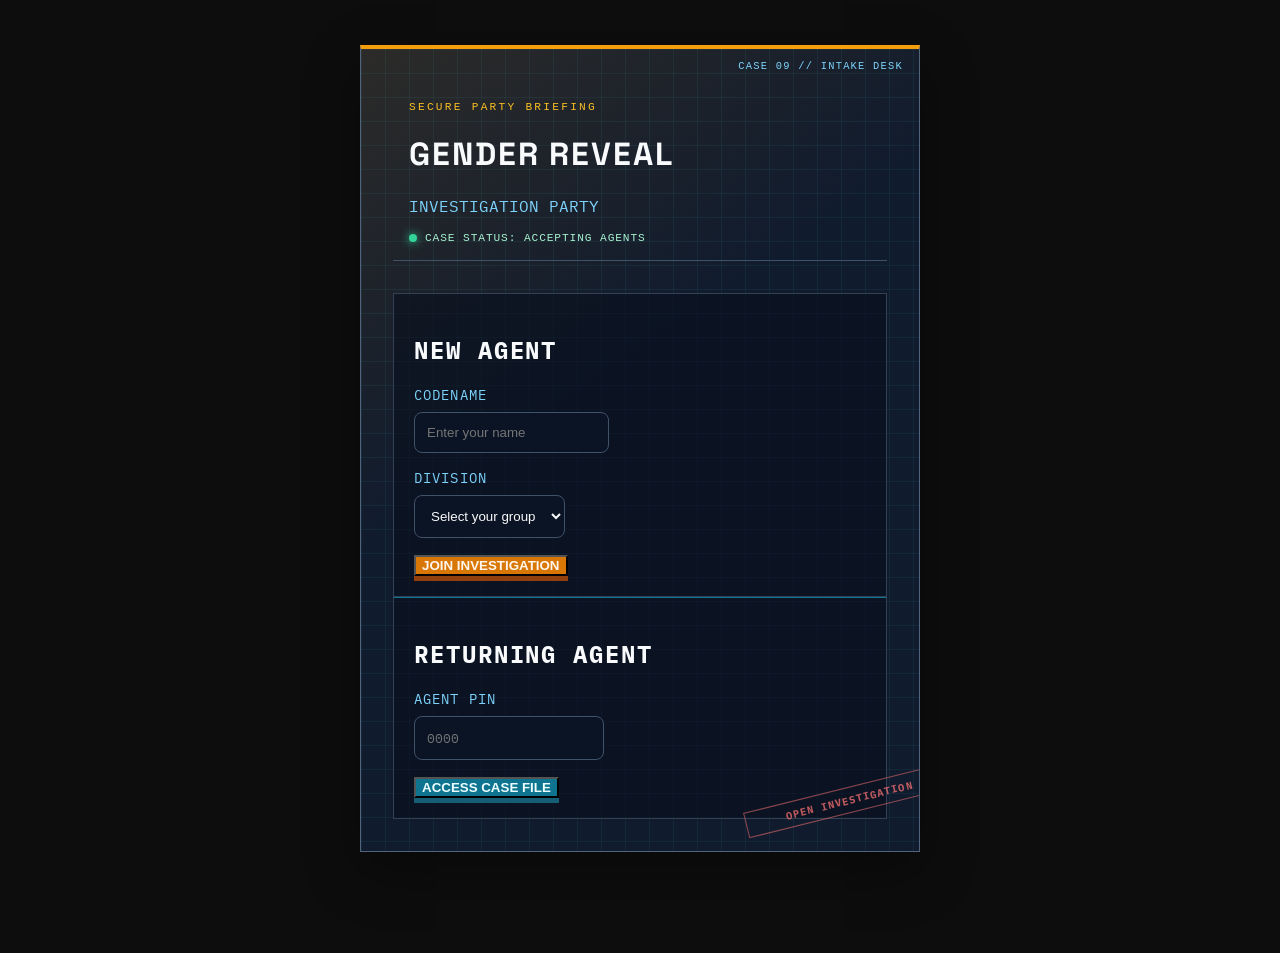
==== commit 8496b1fb: "style change" ====
--- a/index.html
+++ b/index.html
@@ -39,6 +39,17 @@
             background-color: #0d0d0d;
             color: #f8f8f8;
             min-height: 100vh;
+            transition: background 0.8s ease, color 0.8s ease;
+        }
+
+        body.reveal-boy {
+            background: radial-gradient(circle at 50% 35%, #B5D4FF 0%, #A0C4FF 55%, #82ACEE 100%);
+            color: #17325c;
+        }
+
+        body.reveal-girl {
+            background: radial-gradient(circle at 50% 35%, #FFC2C2 0%, #FFADAD 55%, #FF9494 100%);
+            color: #651f35;
         }
         
         .font-mono {
@@ -422,6 +433,221 @@
             outline: none;
             border-color: #f97316;
         }
+
+        /* Onboarding: investigation intake desk */
+        #onboarding-screen {
+            position: relative;
+            max-width: 560px;
+            margin: 5vh auto 0;
+            padding: 2rem;
+            overflow: hidden;
+            background-color: #101b2d;
+            background-image:
+                linear-gradient(rgba(77, 208, 225, 0.07) 1px, transparent 1px),
+                linear-gradient(90deg, rgba(77, 208, 225, 0.07) 1px, transparent 1px),
+                linear-gradient(145deg, rgba(245, 158, 11, 0.12), transparent 42%);
+            background-size: 24px 24px, 24px 24px, 100% 100%;
+            border: 1px solid #52647d;
+            border-top: 4px solid #f59e0b;
+            box-shadow: 0 18px 50px rgba(0, 0, 0, 0.35);
+        }
+
+        #onboarding-screen::before {
+            content: 'CASE 09 // INTAKE DESK';
+            position: absolute;
+            top: 0.7rem;
+            right: 1rem;
+            color: #7dd3fc;
+            font: 500 0.65rem 'IBM Plex Mono', monospace;
+            letter-spacing: 0.12em;
+        }
+
+        #onboarding-screen::after {
+            content: 'OPEN INVESTIGATION';
+            position: absolute;
+            right: -2.3rem;
+            bottom: 2.4rem;
+            padding: 0.3rem 2.5rem;
+            transform: rotate(-14deg);
+            color: rgba(248, 113, 113, 0.75);
+            border: 1px solid rgba(248, 113, 113, 0.55);
+            font: 700 0.65rem 'IBM Plex Mono', monospace;
+            letter-spacing: 0.12em;
+            pointer-events: none;
+        }
+
+        #onboarding-screen .onboarding-header {
+            position: relative;
+            margin-bottom: 2rem;
+            padding: 1.25rem 1rem 1rem;
+            text-align: left;
+            border-bottom: 1px solid #40516a;
+        }
+
+        #onboarding-screen .onboarding-kicker {
+            margin-bottom: 0.5rem;
+            color: #fbbf24;
+            font: 500 0.7rem 'IBM Plex Mono', monospace;
+            letter-spacing: 0.2em;
+        }
+
+        #onboarding-screen .onboarding-header h1 {
+            color: #f8fafc;
+            letter-spacing: 0.06em;
+        }
+
+        #onboarding-screen .onboarding-subtitle {
+            color: #7dd3fc;
+        }
+
+        #onboarding-screen .onboarding-status {
+            display: flex;
+            align-items: center;
+            gap: 0.5rem;
+            margin-top: 0.8rem;
+            color: #a7f3d0;
+            font: 500 0.7rem 'IBM Plex Mono', monospace;
+            letter-spacing: 0.08em;
+        }
+
+        #onboarding-screen .onboarding-status::before {
+            content: '';
+            width: 0.5rem;
+            height: 0.5rem;
+            border-radius: 50%;
+            background: #34d399;
+            box-shadow: 0 0 10px #34d399;
+        }
+
+        #onboarding-screen #new-player-form,
+        #onboarding-screen #old-player-form {
+            position: relative;
+            padding: 1.25rem;
+            background: rgba(7, 15, 29, 0.58);
+            border: 1px solid #334155;
+        }
+
+        #onboarding-screen #old-player-form {
+            border-top-color: #0e7490;
+        }
+
+        #onboarding-screen h2 {
+            color: #f8fafc;
+            letter-spacing: 0.08em;
+        }
+
+        #onboarding-screen .form-group label {
+            color: #7dd3fc;
+            letter-spacing: 0.08em;
+        }
+
+        #onboarding-screen .input-dark {
+            background: #0b1424;
+            border-color: #40516a;
+        }
+
+        #onboarding-screen .input-dark:focus {
+            border-color: #fbbf24;
+            box-shadow: 0 0 0 2px rgba(251, 191, 36, 0.15);
+        }
+
+        #onboarding-screen #register-btn {
+            background: #d97706;
+            color: #fff7ed;
+            box-shadow: 0 5px 0 #92400e;
+        }
+
+        #onboarding-screen #register-btn:hover {
+            background: #f59e0b;
+        }
+
+        #onboarding-screen #login-btn {
+            background: #0e7490;
+            color: #ecfeff;
+            box-shadow: 0 5px 0 #155e75;
+        }
+
+        #onboarding-screen #login-btn:hover {
+            background: #0891b2;
+        }
+
+        @media (max-width: 640px) {
+            #onboarding-screen {
+                margin-top: 1rem;
+                padding: 1rem;
+            }
+
+            #onboarding-screen::before {
+                position: static;
+                display: block;
+                margin-bottom: 0.5rem;
+            }
+        }
+
+        /* Shared investigation styling for stages 02-11 only. */
+        .investigation-phase {
+            position: relative;
+            color: #e2e8f0;
+        }
+
+        .investigation-phase:not(.hidden)::before {
+            content: 'EVIDENCE REVIEW // ACTIVE';
+            display: block;
+            margin-bottom: 0.75rem;
+            color: #7dd3fc;
+            font: 500 0.6rem 'IBM Plex Mono', monospace;
+            letter-spacing: 0.14em;
+        }
+
+        .investigation-phase h2 {
+            color: #fbbf24;
+        }
+
+        .investigation-phase h3 {
+            color: #f8fafc;
+        }
+
+        .investigation-phase .evidence-board {
+            background: linear-gradient(145deg, #14243a 0%, #0d1829 100%);
+            border-color: #52647d;
+            box-shadow: 0 12px 30px rgba(0, 0, 0, 0.28), inset 0 1px 0 rgba(125, 211, 252, 0.08);
+        }
+
+        .investigation-phase [class*="bg-gray-800"] {
+            background: rgba(7, 15, 29, 0.72);
+            border-color: #40516a;
+        }
+
+        .investigation-phase [class*="text-gray-400"] {
+            color: #a5b4c8;
+        }
+
+        .investigation-phase .progress-fill {
+            background: linear-gradient(90deg, #0e7490, #fbbf24);
+        }
+
+        .investigation-phase .bingo-cell {
+            background: #14243a;
+            border-color: #52647d;
+        }
+
+        .investigation-phase .bingo-cell.highlight {
+            border-color: #fbbf24;
+            box-shadow: 0 0 12px rgba(251, 191, 36, 0.35);
+        }
+
+        .investigation-phase .bingo-cell.marked {
+            background: #136f63;
+            border-color: #34d399;
+        }
+
+        .investigation-phase [class*="bg-blue-600"] {
+            background: #2563a8;
+        }
+
+        .investigation-phase [class*="bg-pink-600"] {
+            background: #be4d78;
+        }
         
         /* Phase transitions */
         .phase-transition {
@@ -472,9 +698,11 @@
         <div id="main-content" class="hidden p-4">
             <!-- Onboarding Screen -->
             <div id="onboarding-screen" class="phase-transition">
-                <div class="text-center mb-8">
+                <div class="onboarding-header">
+                    <div class="onboarding-kicker">SECURE PARTY BRIEFING</div>
                     <h1 class="text-3xl font-bold mb-2">GENDER REVEAL</h1>
-                    <p class="text-gray-400 font-mono text-sm">INVESTIGATION PARTY</p>
+                    <p class="onboarding-subtitle font-mono text-sm">INVESTIGATION PARTY</p>
+                    <div class="onboarding-status">CASE STATUS: ACCEPTING AGENTS</div>
                 </div>
                 
                 <!-- New Player Registration -->
@@ -534,25 +762,33 @@
                 </div>
                 
                 <!-- Background Story -->
-                <div id="background-story-screen" class="hidden phase-transition">
-                    <div class="evidence-board p-6 rounded-lg">
+                <div id="background-story-screen" class="hidden phase-transition investigation-phase">
+                    <div class="evidence-board p-6 rounded-lg text-center">
                         <h2 class="text-xl font-bold mb-4 font-mono story-heading">CASE BRIEFING</h2>
                         <p class="text-lg story-body leading-relaxed mb-4">
-                            大家而家會化身成為一個偵探，參加呢個派對既目標就係去揭破一個驚天大秘密：『BB 既性別』。
+                            大家而家會化身成為一個偵探，<br>
+                            參加呢個派對既目標，<br>
+                            就係去揭破一個驚天大秘密：<br>
+                            『BB 既性別』。
                         </p>
                         <p class="text-lg story-body leading-relaxed mb-4">
-                            係呢個過程入面，你將會受到不同既考驗，鬥智鬥力，最後到達決戰之地，帶住你認為係岩既答案，與共同答案既同伴連成一線，對抗另一隊自認為岩既隊伍。
+                            係呢個過程入面，你將會受到不同既考驗，<br>
+                            鬥智鬥力，最後到達決戰之地。<br>
+                            帶住你認為係岩既答案，<br>
+                            與共同答案既同伴連成一線，<br>
+                            對抗另一隊自認為岩既隊伍。
                         </p>
                         <p class="text-xl font-bold story-highlight">
-                            到底係男仔，定係女仔呢？一切一切就等你黎揭曉啦！！！！
+                            到底係男仔，定係女仔呢？<br>
+                            一切一切就等你黎揭曉啦！
                         </p>
                     </div>
                 </div>
                 
                 <!-- Game 1 Rules -->
-                <div id="game1-rules-screen" class="hidden phase-transition">
+                <div id="game1-rules-screen" class="hidden phase-transition investigation-phase">
                     <div class="evidence-board p-6 rounded-lg">
-                        <h2 class="text-xl font-bold mb-4 font-mono text-orange-500">PHASE 1: INTELIGENCE TEST</h2>
+                        <h2 class="text-xl font-bold mb-4 font-mono text-orange-500">PHASE 1: TESTING 123!</h2>
                         <div class="space-y-4">
                             <div class="p-4 bg-gray-800 rounded-lg">
                                 <h3 class="font-bold mb-2">專屬考驗 (3題)</h3>
@@ -571,7 +807,7 @@
                 </div>
                 
                 <!-- Game 1 Quiz -->
-                <div id="game1-quiz-screen" class="hidden phase-transition">
+                <div id="game1-quiz-screen" class="hidden phase-transition investigation-phase">
                     <div class="mb-4">
                         <div class="flex justify-between items-center mb-2">
                             <span class="font-mono text-sm text-gray-400">SCORE</span>
@@ -601,9 +837,9 @@
                 </div>
                 
                 <!-- Game 1 Settlement -->
-                <div id="game1-settle-screen" class="hidden phase-transition">
+                <div id="game1-settle-screen" class="hidden phase-transition investigation-phase">
                     <div class="evidence-board p-6 rounded-lg text-center">
-                        <h2 class="text-2xl font-bold mb-4 font-mono text-orange-500">INTELLIGENCE TEST COMPLETE</h2>
+                        <h2 class="text-2xl font-bold mb-4 font-mono text-orange-500">TESTING 123! COMPLETE</h2>
                         <div class="mb-6">
                             <div class="text-4xl font-bold mb-2" id="final-score">0</div>
                             <div class="text-sm text-gray-400">FINAL SCORE</div>
@@ -620,9 +856,9 @@
                 </div>
                 
                 <!-- Game 2 Rules -->
-                <div id="game2-rules-screen" class="hidden phase-transition">
+                <div id="game2-rules-screen" class="hidden phase-transition investigation-phase">
                     <div class="evidence-board p-6 rounded-lg">
-                        <h2 class="text-xl font-bold mb-4 font-mono text-orange-500">PHASE 2: EVIDENCE COLLECTION</h2>
+                        <h2 class="text-xl font-bold mb-4 font-mono text-orange-500">PHASE 2: DO YOU BELIEVE IT?</h2>
                         <div class="space-y-4">
                             <div class="p-4 bg-gray-800 rounded-lg">
                                 <h3 class="font-bold mb-2">BINGO BOARD</h3>
@@ -641,7 +877,7 @@
                 </div>
                 
                 <!-- Game 2 Bingo -->
-                <div id="game2-bingo-screen" class="hidden phase-transition">
+                <div id="game2-bingo-screen" class="hidden phase-transition investigation-phase">
                     <div class="mb-4">
                         <div class="flex justify-between items-center">
                             <span class="font-mono text-sm text-gray-400">LINES COMPLETED</span>
@@ -660,9 +896,9 @@
                 </div>
                 
                 <!-- Game 2 Settlement -->
-                <div id="game2-settle-screen" class="hidden phase-transition">
+                <div id="game2-settle-screen" class="hidden phase-transition investigation-phase">
                     <div class="evidence-board p-6 rounded-lg text-center">
-                        <h2 class="text-2xl font-bold mb-4 font-mono text-orange-500">EVIDENCE COLLECTION COMPLETE</h2>
+                        <h2 class="text-2xl font-bold mb-4 font-mono text-orange-500">DO YOU BELIEVE IT? COMPLETE</h2>
                         <div class="mb-6">
                             <div class="text-4xl font-bold mb-2" id="bingo-final-lines">0</div>
                             <div class="text-sm text-gray-400">LINES COMPLETED</div>
@@ -675,7 +911,7 @@
                 </div>
                 
                 <!-- Game 3 Rules -->
-                <div id="game3-rules-screen" class="hidden phase-transition">
+                <div id="game3-rules-screen" class="hidden phase-transition investigation-phase">
                     <div class="evidence-board p-6 rounded-lg">
                         <h2 class="text-xl font-bold mb-4 font-mono text-orange-500">PHASE 3: TEAM BATTLE</h2>
                         <div class="space-y-4">
@@ -692,7 +928,7 @@
                 </div>
                 
                 <!-- Game 3 Team Selection -->
-                <div id="game3-team-screen" class="hidden phase-transition">
+                <div id="game3-team-screen" class="hidden phase-transition investigation-phase">
                     <div class="evidence-board p-6 rounded-lg text-center">
                         <h2 class="text-xl font-bold mb-6 font-mono text-orange-500">CHOOSE YOUR TEAM</h2>
                         <div class="grid grid-cols-2 gap-4">
@@ -711,7 +947,7 @@
                 </div>
                 
                 <!-- Final Choice -->
-                <div id="final-choice-screen" class="hidden phase-transition">
+                <div id="final-choice-screen" class="hidden phase-transition investigation-phase">
                     <div class="evidence-board p-6 rounded-lg text-center">
                         <h2 class="text-xl font-bold mb-6 font-mono text-orange-500">FINAL PREDICTION</h2>
                         <p class="text-gray-400 mb-6">根據你所收集既線索，作出最終判斷</p>
@@ -825,6 +1061,7 @@
         let commonQuizQuestions = [];
         let questionsLoaded = false;
         let commonQuizTimerInterval = null;
+        let commonQuizTimerStartTimeout = null;
         let lastCommonQuizView = '';
         let myCommonAnswer = null;
         let currentQuizIndex = 0;
@@ -1078,6 +1315,10 @@
         }
         
         function updateGameScreen() {
+            if (currentPhase !== 'GRAND_REVEAL') {
+                document.body.classList.remove('reveal-boy', 'reveal-girl');
+            }
+
             // Hide all game screens
             document.querySelectorAll('#game-screens > div').forEach(screen => {
                 screen.classList.add('hidden');
@@ -1503,12 +1744,12 @@
         
         function startQuizTimer() {
             stopQuizTimer();
-            quizTimer.classList.remove('hidden');
             
             // Sync with the host: count down from when the host started the countdown,
             // so reloads / late joiners see the correct remaining time
             const startedAt = gameState.countdown_started_at || Date.now();
             const duration = window.CONFIG.game1.commonQuizTimeout;
+            const startDelay = Math.max(0, startedAt - Date.now());
             
             const tick = () => {
                 const elapsed = (Date.now() - startedAt) / 1000;
@@ -1522,8 +1763,18 @@
                 }
             };
             
-            tick();
-            commonQuizTimerInterval = setInterval(tick, 250);
+            const beginTimer = () => {
+                commonQuizTimerStartTimeout = null;
+                quizTimer.classList.remove('hidden');
+                tick();
+                commonQuizTimerInterval = setInterval(tick, 250);
+            };
+
+            if (startDelay > 0) {
+                commonQuizTimerStartTimeout = setTimeout(beginTimer, startDelay);
+            } else {
+                beginTimer();
+            }
         }
         
         function stopQuizTimer() {
@@ -1531,7 +1782,12 @@
                 clearInterval(commonQuizTimerInterval);
                 commonQuizTimerInterval = null;
             }
+            if (commonQuizTimerStartTimeout) {
+                clearTimeout(commonQuizTimerStartTimeout);
+                commonQuizTimerStartTimeout = null;
+            }
             quizTimer.classList.add('hidden');
+            quizTimer.textContent = '';
         }
         
         function lockQuizOptions(disabled) {
@@ -1908,6 +2164,7 @@
                 revealCountdown.classList.add('hidden');
                 revealResult.classList.add('hidden');
                 revealWaiting.classList.remove('hidden');
+                document.body.classList.remove('reveal-boy', 'reveal-girl');
                 return;
             }
             
@@ -1956,7 +2213,10 @@
         
         function showRevealResult() {
             database.ref(window.CONFIG.dbPaths.secretGender).once('value', (snapshot) => {
+                if (currentPhase !== 'GRAND_REVEAL') return;
                 const secretGender = snapshot.val();
+                document.body.classList.remove('reveal-boy', 'reveal-girl');
+                document.body.classList.add(secretGender === 'BOY' ? 'reveal-boy' : 'reveal-girl');
                 
                 revealGender.textContent = secretGender === 'BOY' ? '👦 BOY!' : '👧 GIRL!';
                 revealGender.className = `text-6xl font-bold mb-6 ${secretGender === 'BOY' ? 'text-blue-500' : 'text-pink-500'}`;
